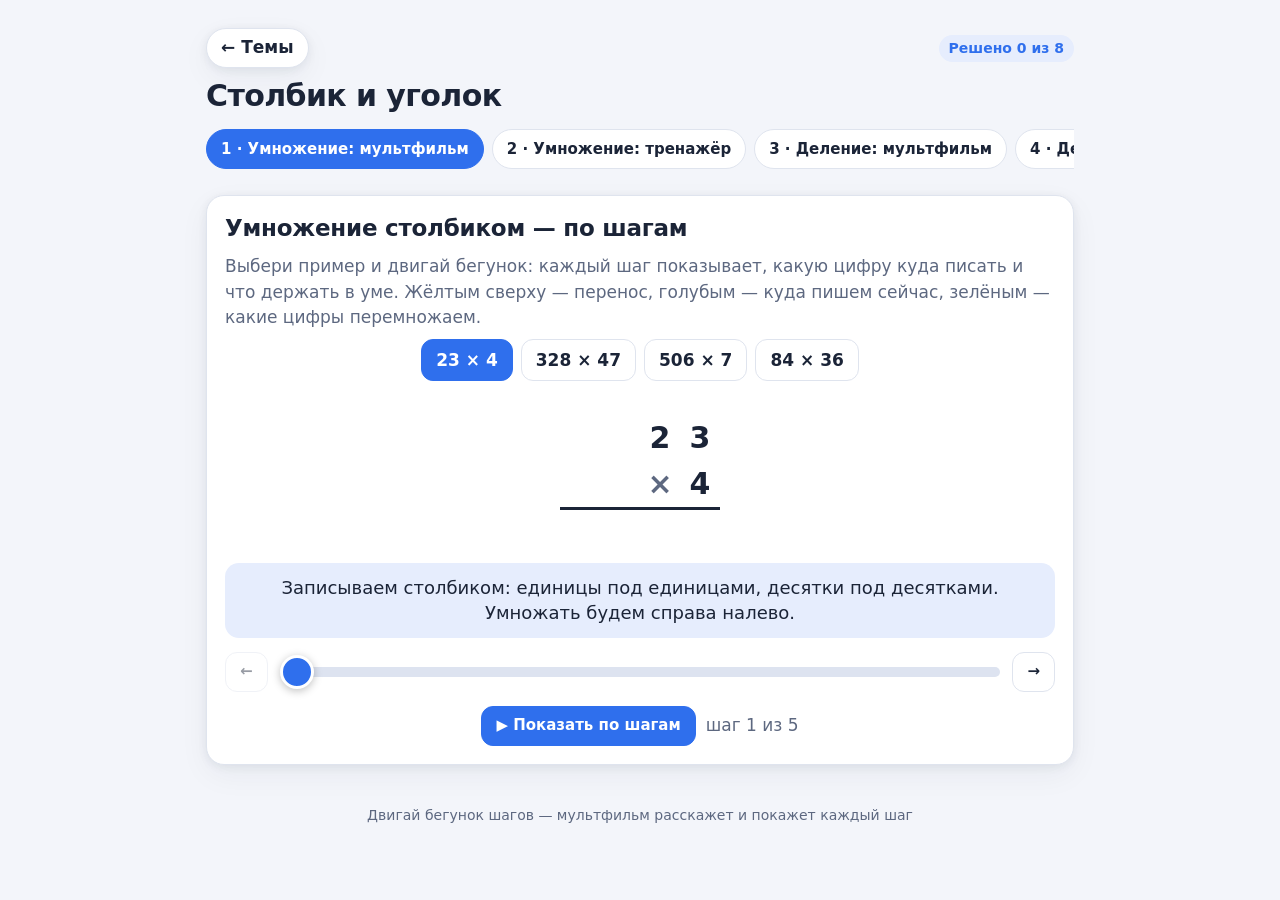
==== columnar/index.html @ 0ba24160 "merge T-113..T-116: столбик и уголок" ====
<!doctype html>
<html lang="ru">
<head>
<meta charset="utf-8">
<meta name="viewport" content="width=device-width, initial-scale=1, viewport-fit=cover">
<title>Столбик и уголок — тренажёр</title>
<link rel="stylesheet" href="../assets/app.css">
<link rel="stylesheet" href="columnar.css">
<link rel="icon" href="data:image/svg+xml,<svg xmlns='http://www.w3.org/2000/svg' viewBox='0 0 100 100'><text y='.9em' font-size='90'>✏️</text></svg>">
</head>
<body>
<div class="wrap">
  <div class="topbar">
    <a class="back" href="../">← Темы</a>
    <div class="spacer"></div>
    <span class="pill" id="score">0 / 0</span>
  </div>

  <h1>Столбик и уголок</h1>

  <div class="levels" role="tablist">
    <button type="button">1 · Умножение: мультфильм</button>
    <button type="button">2 · Умножение: тренажёр</button>
    <button type="button">3 · Деление: мультфильм</button>
    <button type="button">4 · Деление: тренажёр</button>
  </div>

  <section class="level" id="lvl1"></section>
  <section class="level" id="lvl2"></section>
  <section class="level" id="lvl3"></section>
  <section class="level" id="lvl4"></section>

  <div class="foot">Двигай бегунок шагов — мультфильм расскажет и покажет каждый шаг</div>
</div>
<script src="../assets/ui.js"></script>
<script src="../assets/longmath.js"></script>
<script src="columnar.js"></script>
</body>
</html>
---- assets/app.css ----
/* Математические тренажёры — общая дизайн-система. Тач-первый, iPad. */
:root{
  --bg:#f3f5fa;
  --card:#ffffff;
  --ink:#1b2437;
  --ink-soft:#5d6880;
  --line:#dfe4ee;
  --accent:#2f6fed;
  --accent-soft:#e6edfd;
  --ok:#17a263;
  --ok-soft:#e3f6ec;
  --bad:#e0435c;
  --bad-soft:#fdeaed;
  --warn:#e59100;
  --pie:#2f6fed;
  --pie-rest:#dde3f0;
  --radius:18px;
  --shadow:0 2px 10px rgba(27,36,55,.07), 0 10px 30px rgba(27,36,55,.05);
  --tap:48px;
}
@media (prefers-color-scheme: dark){
  :root:not([data-theme="light"]){
    --bg:#121722; --card:#1b2231; --ink:#eef1f7; --ink-soft:#a3adc2; --line:#2c3547;
    --accent:#6c9bff; --accent-soft:#223253; --ok:#3ecb8b; --ok-soft:#183a2b;
    --bad:#ff7389; --bad-soft:#3d1f27; --pie:#6c9bff; --pie-rest:#2c3547;
    --shadow:0 2px 10px rgba(0,0,0,.3);
  }
}
*{box-sizing:border-box}
html{-webkit-text-size-adjust:100%}
body{
  margin:0; background:var(--bg); color:var(--ink);
  font:17px/1.5 -apple-system,BlinkMacSystemFont,"SF Pro Text","Segoe UI",Roboto,system-ui,sans-serif;
  -webkit-font-smoothing:antialiased;
  overscroll-behavior-y:contain;
}
.wrap{max-width:900px;margin:0 auto;padding:18px 16px 72px}
a{color:var(--accent)}
h1{font-size:30px;line-height:1.2;margin:.2em 0 .3em;letter-spacing:-.02em}
h2{font-size:23px;line-height:1.25;margin:1.4em 0 .5em;letter-spacing:-.01em}
h3{font-size:19px;margin:1.2em 0 .4em}
p{margin:.5em 0}
.lead{color:var(--ink-soft);font-size:18px}

/* ---- шапка ---- */
.topbar{display:flex;align-items:center;gap:12px;padding:10px 0 4px;flex-wrap:wrap}
.topbar .back{
  display:inline-flex;align-items:center;gap:6px;min-height:40px;padding:0 14px;
  background:var(--card);border:1px solid var(--line);border-radius:999px;
  text-decoration:none;color:var(--ink);font-weight:600;box-shadow:var(--shadow)
}
.topbar .spacer{flex:1}

/* ---- карточки ---- */
.card{
  background:var(--card);border:1px solid var(--line);border-radius:var(--radius);
  padding:18px;margin:16px 0;box-shadow:var(--shadow)
}
.card.tight{padding:14px}
.hub{display:grid;gap:14px;grid-template-columns:repeat(auto-fit,minmax(250px,1fr))}
.hub a.tile{
  display:block;text-decoration:none;color:inherit;background:var(--card);
  border:1px solid var(--line);border-radius:var(--radius);padding:20px;box-shadow:var(--shadow);
  transition:transform .12s ease
}
.hub a.tile:active{transform:scale(.985)}
.hub .emo{font-size:38px;line-height:1}
.hub .tt{font-size:21px;font-weight:700;margin:8px 0 4px}
.hub .ds{color:var(--ink-soft);font-size:15px}

/* ---- шаги/уровни ---- */
.levels{display:flex;gap:8px;overflow-x:auto;padding:6px 0 10px;-webkit-overflow-scrolling:touch}
.levels button{
  flex:0 0 auto;min-height:40px;padding:0 14px;border-radius:999px;border:1px solid var(--line);
  background:var(--card);color:var(--ink);font-size:15px;font-weight:600;cursor:pointer
}
.levels button[aria-current="true"]{background:var(--accent);border-color:var(--accent);color:#fff}
.level{display:none}
.level.on{display:block}

/* ---- кнопки ---- */
button,.btn{font:inherit;touch-action:manipulation}
.btn{
  display:inline-flex;align-items:center;justify-content:center;gap:8px;
  min-height:var(--tap);padding:0 20px;border-radius:14px;border:1px solid var(--accent);
  background:var(--accent);color:#fff;font-weight:650;cursor:pointer;text-decoration:none
}
.btn.ghost{background:var(--card);color:var(--accent)}
.btn.quiet{background:var(--card);color:var(--ink);border-color:var(--line)}
.btn:active{filter:brightness(.95)}
.btn[disabled]{opacity:.45;pointer-events:none}
.btn.small{min-height:40px;padding:0 14px;font-size:15px;border-radius:12px}
.row{display:flex;gap:10px;flex-wrap:wrap;align-items:center}
.row.end{justify-content:flex-end}

/* ---- поля ввода ---- */
input[type="number"],input[type="text"]{
  font:inherit;font-weight:650;font-variant-numeric:tabular-nums;
  min-height:var(--tap);width:110px;padding:6px 12px;text-align:center;
  border:2px solid var(--line);border-radius:12px;background:var(--card);color:var(--ink)
}
input:focus{outline:none;border-color:var(--accent)}
input.ok{border-color:var(--ok);background:var(--ok-soft)}
input.bad{border-color:var(--bad);background:var(--bad-soft)}
input::-webkit-outer-spin-button,input::-webkit-inner-spin-button{-webkit-appearance:none;margin:0}
input[type="number"]{-moz-appearance:textfield}

/* ---- слайдер ---- */
input[type="range"]{
  -webkit-appearance:none;appearance:none;width:100%;height:var(--tap);background:transparent;
  touch-action:pan-y;cursor:pointer
}
input[type="range"]::-webkit-slider-runnable-track{height:10px;border-radius:999px;background:var(--pie-rest)}
input[type="range"]::-webkit-slider-thumb{
  -webkit-appearance:none;width:34px;height:34px;margin-top:-12px;border-radius:50%;
  background:var(--accent);border:3px solid var(--card);box-shadow:0 2px 8px rgba(0,0,0,.25)
}
input[type="range"]::-moz-range-track{height:10px;border-radius:999px;background:var(--pie-rest)}
input[type="range"]::-moz-range-thumb{
  width:34px;height:34px;border-radius:50%;background:var(--accent);border:3px solid var(--card)
}

/* ---- общие мелочи ---- */
.muted{color:var(--ink-soft)}
.big-num{font-size:40px;font-weight:750;font-variant-numeric:tabular-nums;letter-spacing:-.02em}
.pill{display:inline-block;padding:3px 10px;border-radius:999px;background:var(--accent-soft);
  color:var(--accent);font-size:14px;font-weight:650}
.pill.ok{background:var(--ok-soft);color:var(--ok)}
.pill.bad{background:var(--bad-soft);color:var(--bad)}
.verdict{min-height:26px;font-weight:650;margin-top:6px}
.verdict.ok{color:var(--ok)}
.verdict.bad{color:var(--bad)}
.hint{background:var(--accent-soft);border-radius:14px;padding:12px 14px;color:var(--ink);margin:10px 0}
.task{border-top:1px solid var(--line);padding:16px 0}
.task:first-of-type{border-top:0}
.task .q{font-size:21px;font-weight:650;font-variant-numeric:tabular-nums}
.grid-tasks{display:grid;gap:4px}
.progress{display:flex;align-items:center;gap:10px;color:var(--ink-soft);font-size:15px}
.progress .bar{flex:1;height:10px;border-radius:999px;background:var(--pie-rest);overflow:hidden}
.progress .bar>i{display:block;height:100%;width:0;background:var(--ok);transition:width .25s ease}
.nodrag{-webkit-user-select:none;user-select:none;-webkit-touch-callout:none}
svg.interactive{touch-action:none}
.center{text-align:center}
.foot{margin-top:40px;color:var(--ink-soft);font-size:14px;text-align:center}
---- columnar/columnar.css ----
/* Раздел «Столбик и уголок» */
.board{--cw:40px;--ch:46px;display:flex;align-items:flex-start;justify-content:center;gap:0;
  font-variant-numeric:tabular-nums;user-select:none;margin:10px 0}
@media (max-width:620px){.board{--cw:32px;--ch:40px}}
.board .left{display:flex;flex-direction:column}
.brow{display:flex;height:var(--ch)}
.brow.small{height:24px}
.bcell{width:var(--cw);display:flex;align-items:center;justify-content:center;
  font-size:30px;font-weight:650;line-height:1}
.brow.small .bcell{font-size:16px;color:var(--warn);font-weight:700}
.bcell.lt{border-top:3px solid var(--ink)}
.bcell .ph{opacity:0}
.bcell.sign{color:var(--ink-soft)}
.bcell.bring{color:var(--accent)}
.bcell.hl{background:var(--accent-soft);border-radius:8px}
.bcell.src{background:var(--ok-soft);border-radius:8px}
.bcell input{width:calc(var(--cw) - 6px);height:calc(var(--ch) - 8px);min-height:0;padding:0;
  font-size:26px;font-weight:700;text-align:center;border:2px dashed var(--line);border-radius:10px;
  background:transparent;color:var(--ink)}
.brow.small .bcell input{height:22px;font-size:15px;color:var(--warn)}
.bcell input:disabled{border-color:transparent;-webkit-text-fill-color:var(--ink);opacity:1}
.bcell input.cur{border-style:solid;border-color:var(--accent);background:var(--accent-soft)}
.bcell input.ok{border-color:transparent;-webkit-text-fill-color:var(--ink)}
.bcell input.bad{border-color:var(--bad);background:var(--bad-soft);animation:shake .25s}
@keyframes shake{25%{transform:translateX(-4px)}75%{transform:translateX(4px)}}
.board .right{display:flex;flex-direction:column;border-left:3px solid var(--ink);padding-left:6px;margin-left:2px}
.board .right .qline{border-top:3px solid var(--ink)}
.movie-ctl{display:flex;gap:10px;align-items:center;flex-wrap:wrap;justify-content:center;margin-top:8px}
.movie-ctl input[type=range]{flex:1 1 220px;min-width:180px}
.say{min-height:58px;background:var(--accent-soft);border-radius:14px;padding:12px 16px;
  font-size:18px;line-height:1.4;margin-top:10px;text-align:center}
.say.done{background:var(--ok-soft);color:var(--ok);font-weight:650}
.examples{display:flex;gap:8px;flex-wrap:wrap;justify-content:center;margin-bottom:6px}
.examples button{min-height:42px;padding:0 14px;border-radius:12px;border:1px solid var(--line);
  background:var(--card);color:var(--ink);font-weight:650;cursor:pointer;font-variant-numeric:tabular-nums}
.examples button[aria-pressed="true"]{background:var(--accent);border-color:var(--accent);color:#fff}
.pcard{border-top:1px solid var(--line);padding:18px 0}
.pcard:first-of-type{border-top:0}
.pcard .title{font-size:21px;font-weight:700;text-align:center;font-variant-numeric:tabular-nums}
.pcard .ctl{display:flex;gap:10px;justify-content:center;flex-wrap:wrap;margin-top:6px}
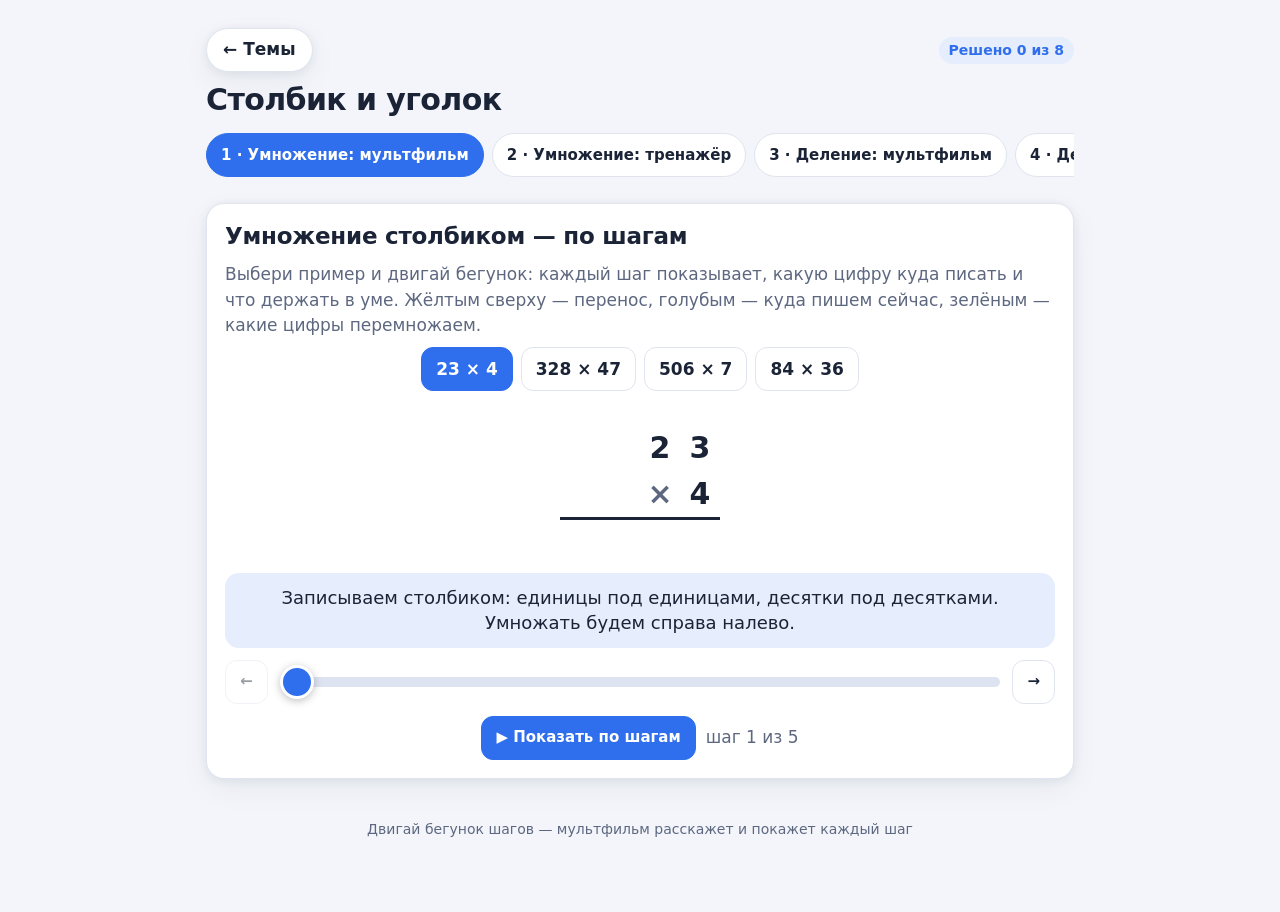
==== commit 245bc9a1: "merge T-118: правки по ревью" ====
--- a/columnar/index.html
+++ b/columnar/index.html
@@ -18,7 +18,7 @@
 
   <h1>Столбик и уголок</h1>
 
-  <div class="levels" role="tablist">
+  <div class="levels">
     <button type="button">1 · Умножение: мультфильм</button>
     <button type="button">2 · Умножение: тренажёр</button>
     <button type="button">3 · Деление: мультфильм</button>
--- a/assets/app.css
+++ b/assets/app.css
@@ -45,7 +45,7 @@
 /* ---- шапка ---- */
 .topbar{display:flex;align-items:center;gap:12px;padding:10px 0 4px;flex-wrap:wrap}
 .topbar .back{
-  display:inline-flex;align-items:center;gap:6px;min-height:40px;padding:0 14px;
+  display:inline-flex;align-items:center;gap:6px;min-height:44px;padding:0 16px;
   background:var(--card);border:1px solid var(--line);border-radius:999px;
   text-decoration:none;color:var(--ink);font-weight:600;box-shadow:var(--shadow)
 }
@@ -71,7 +71,7 @@
 /* ---- шаги/уровни ---- */
 .levels{display:flex;gap:8px;overflow-x:auto;padding:6px 0 10px;-webkit-overflow-scrolling:touch}
 .levels button{
-  flex:0 0 auto;min-height:40px;padding:0 14px;border-radius:999px;border:1px solid var(--line);
+  flex:0 0 auto;min-height:44px;padding:0 14px;border-radius:999px;border:1px solid var(--line);
   background:var(--card);color:var(--ink);font-size:15px;font-weight:600;cursor:pointer
 }
 .levels button[aria-current="true"]{background:var(--accent);border-color:var(--accent);color:#fff}
@@ -89,7 +89,7 @@
 .btn.quiet{background:var(--card);color:var(--ink);border-color:var(--line)}
 .btn:active{filter:brightness(.95)}
 .btn[disabled]{opacity:.45;pointer-events:none}
-.btn.small{min-height:40px;padding:0 14px;font-size:15px;border-radius:12px}
+.btn.small{min-height:44px;padding:0 14px;font-size:15px;border-radius:12px}
 .row{display:flex;gap:10px;flex-wrap:wrap;align-items:center}
 .row.end{justify-content:flex-end}
 
--- a/columnar/columnar.css
+++ b/columnar/columnar.css
@@ -31,7 +31,7 @@
   font-size:18px;line-height:1.4;margin-top:10px;text-align:center}
 .say.done{background:var(--ok-soft);color:var(--ok);font-weight:650}
 .examples{display:flex;gap:8px;flex-wrap:wrap;justify-content:center;margin-bottom:6px}
-.examples button{min-height:42px;padding:0 14px;border-radius:12px;border:1px solid var(--line);
+.examples button{min-height:44px;padding:0 14px;border-radius:12px;border:1px solid var(--line);
   background:var(--card);color:var(--ink);font-weight:650;cursor:pointer;font-variant-numeric:tabular-nums}
 .examples button[aria-pressed="true"]{background:var(--accent);border-color:var(--accent);color:#fff}
 .pcard{border-top:1px solid var(--line);padding:18px 0}
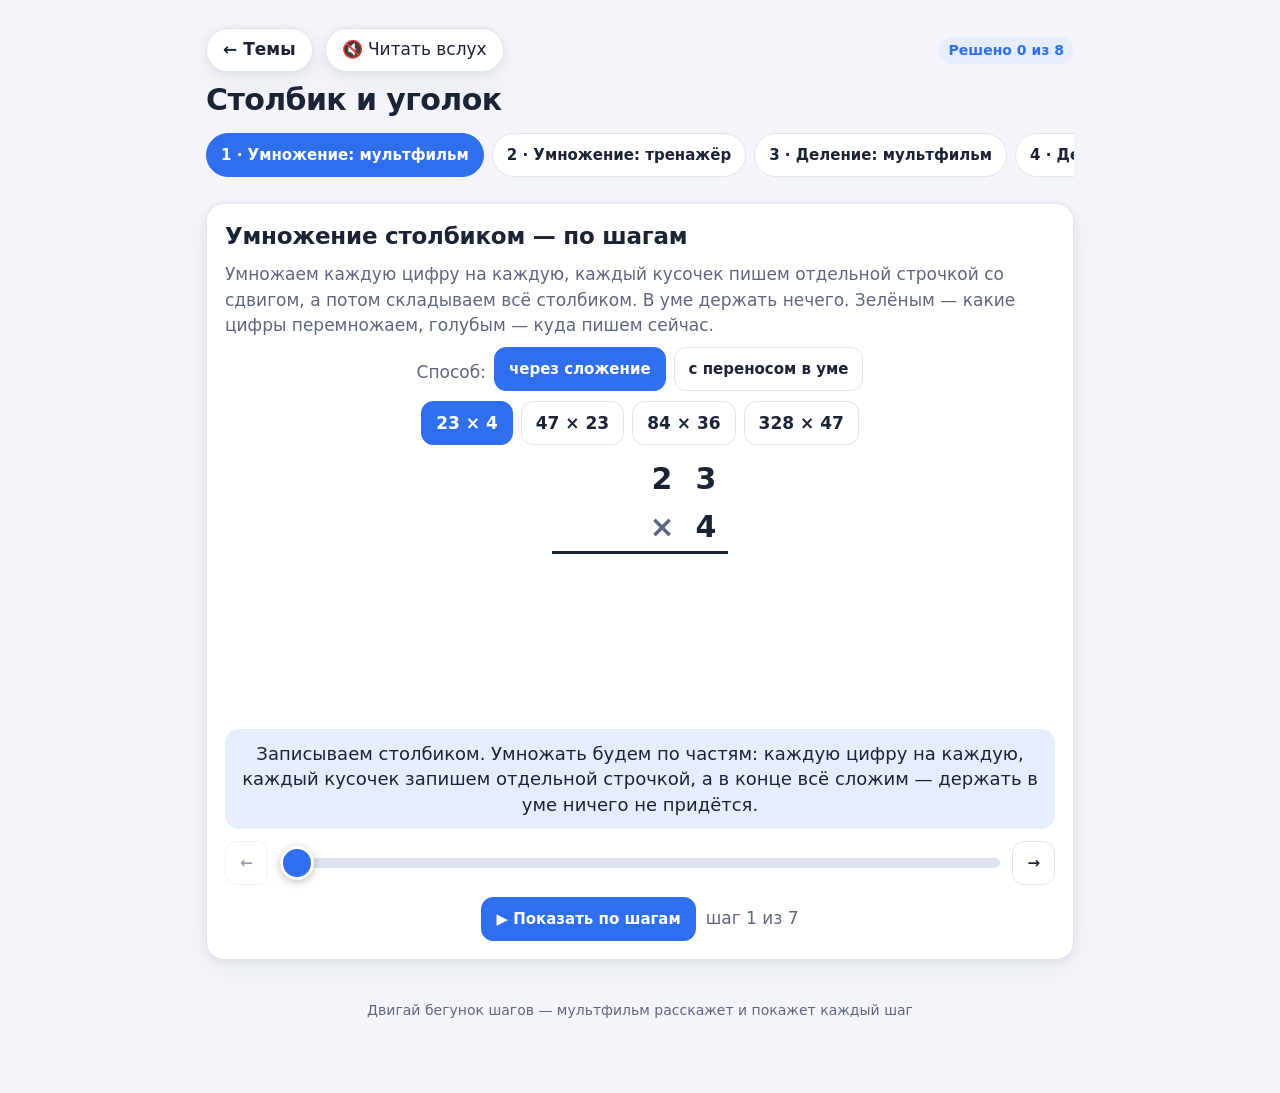
==== commit d848017e: "merge T-123/T-124: умножение через сложение и озвучка" ====
--- a/columnar/index.html
+++ b/columnar/index.html
@@ -12,6 +12,7 @@
 <div class="wrap">
   <div class="topbar">
     <a class="back" href="../">← Темы</a>
+    <span id="voice"></span>
     <div class="spacer"></div>
     <span class="pill" id="score">0 / 0</span>
   </div>
@@ -33,6 +34,7 @@
   <div class="foot">Двигай бегунок шагов — мультфильм расскажет и покажет каждый шаг</div>
 </div>
 <script src="../assets/ui.js"></script>
+<script src="../assets/speech.js"></script>
 <script src="../assets/longmath.js"></script>
 <script src="columnar.js"></script>
 </body>
--- a/columnar/columnar.css
+++ b/columnar/columnar.css
@@ -1,5 +1,5 @@
 /* Раздел «Столбик и уголок» */
-.board{--cw:40px;--ch:46px;display:flex;align-items:flex-start;justify-content:center;gap:0;
+.board{--cw:44px;--ch:48px;display:flex;align-items:flex-start;justify-content:center;gap:0;
   font-variant-numeric:tabular-nums;user-select:none;margin:10px 0}
 @media (max-width:620px){.board{--cw:32px;--ch:40px}}
 .board .left{display:flex;flex-direction:column}
@@ -14,7 +14,8 @@
 .bcell.bring{color:var(--accent)}
 .bcell.hl{background:var(--accent-soft);border-radius:8px}
 .bcell.src{background:var(--ok-soft);border-radius:8px}
-.bcell input{width:calc(var(--cw) - 6px);height:calc(var(--ch) - 8px);min-height:0;padding:0;
+.bcell input{width:calc(var(--cw) - 2px);height:calc(var(--ch) - 2px);min-height:0;padding:0;
+  -webkit-user-select:text;user-select:text;
   font-size:26px;font-weight:700;text-align:center;border:2px dashed var(--line);border-radius:10px;
   background:transparent;color:var(--ink)}
 .brow.small .bcell input{height:22px;font-size:15px;color:var(--warn)}
@@ -38,3 +39,7 @@
 .pcard:first-of-type{border-top:0}
 .pcard .title{font-size:21px;font-weight:700;text-align:center;font-variant-numeric:tabular-nums}
 .pcard .ctl{display:flex;gap:10px;justify-content:center;flex-wrap:wrap;margin-top:6px}
+
+.topbar .voice{cursor:pointer;font:inherit}
+.topbar .voice[aria-pressed="true"]{background:var(--accent);border-color:var(--accent);color:#fff}
+.examples.ways button{font-size:15px}
